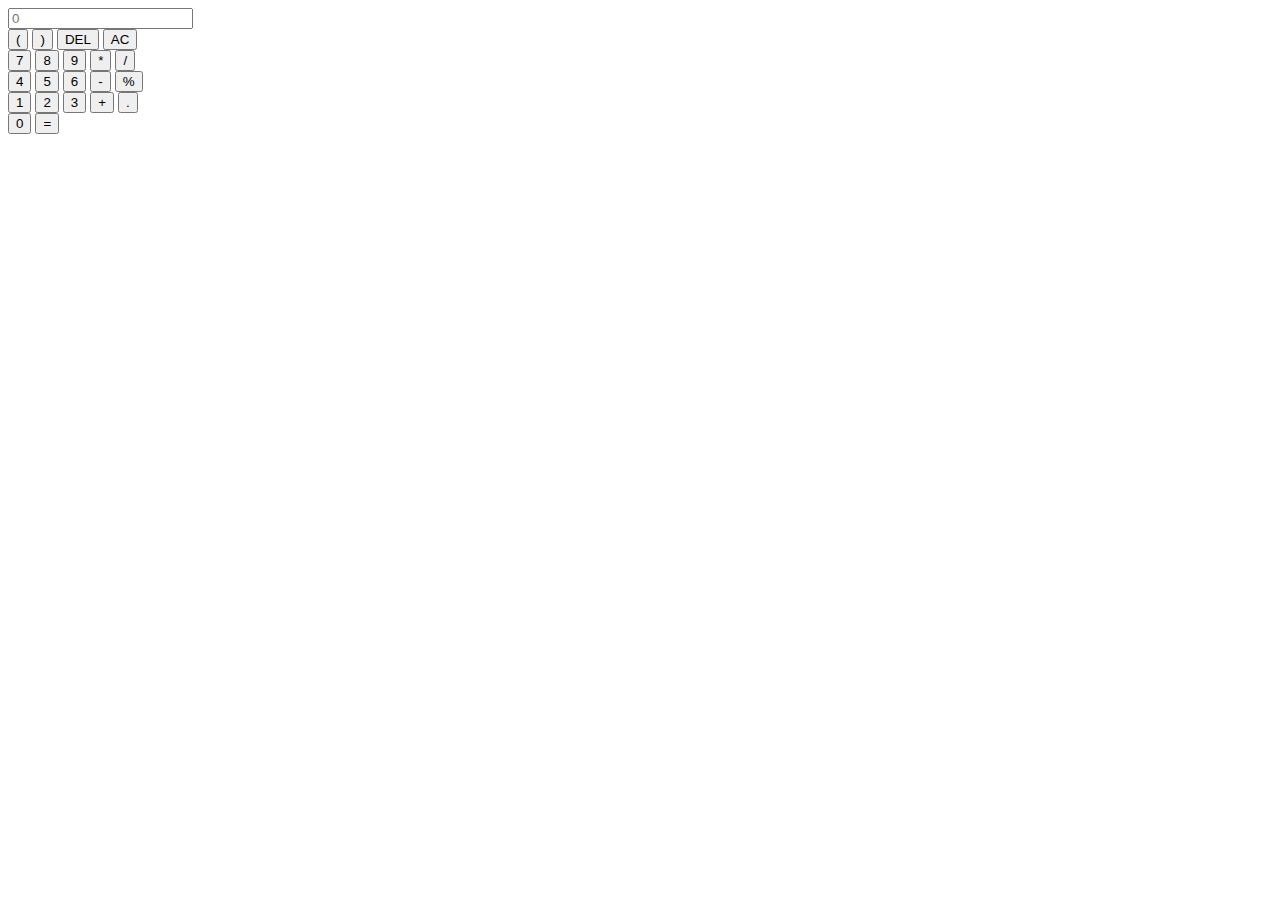
==== calculator/index.html @ 67cce464 "Buttons are altered" ====
<!DOCTYPE html>
<html lang="en">
<head>
    <meta charset="UTF-8">
    <meta http-equiv="X-UA-Compatible" content="IE=edge">
    <meta name="viewport" content="width=device-width, initial-scale=1.0">
    <link rel = "stylesheet" href="style.css">
    <title>Calculator</title>
</head>
<body>
    <div class = "calculator"> 
        <div class="placeholder">
            <input type="text" name="res" placeholder="0" id="inputBox">
        <div>
            <button class="operator">(</button>
            <button class="operator">)</button>
            <button class="operator">DEL</button>
            <button class="operator" id="clr">AC</button>
             
            
        </div>
        <div>
            <button>7</button>
            <button>8</button>
            <button>9</button>
            <button class="operator">*</button>
            <button class="operator">/</button>
            

        </div>
        <div>
            <button>4</button>
            <button>5</button>
            <button>6</button>
            <button class="operator">-</button>
            <button class="operator">%</button>

        </div>
        <div>
            <button>1</button>
            <button>2</button>
            <button>3</button>
            <button class="operator">+</button>
            <button class="operator">.</button>

        </div>
        <div>
            
            <button class="zero">0</button>
            <button class = "equalbtn">=</button>

        </div>
    </div>
        
</div>


    <script src = "script.js" ></script>
</body>
</html>
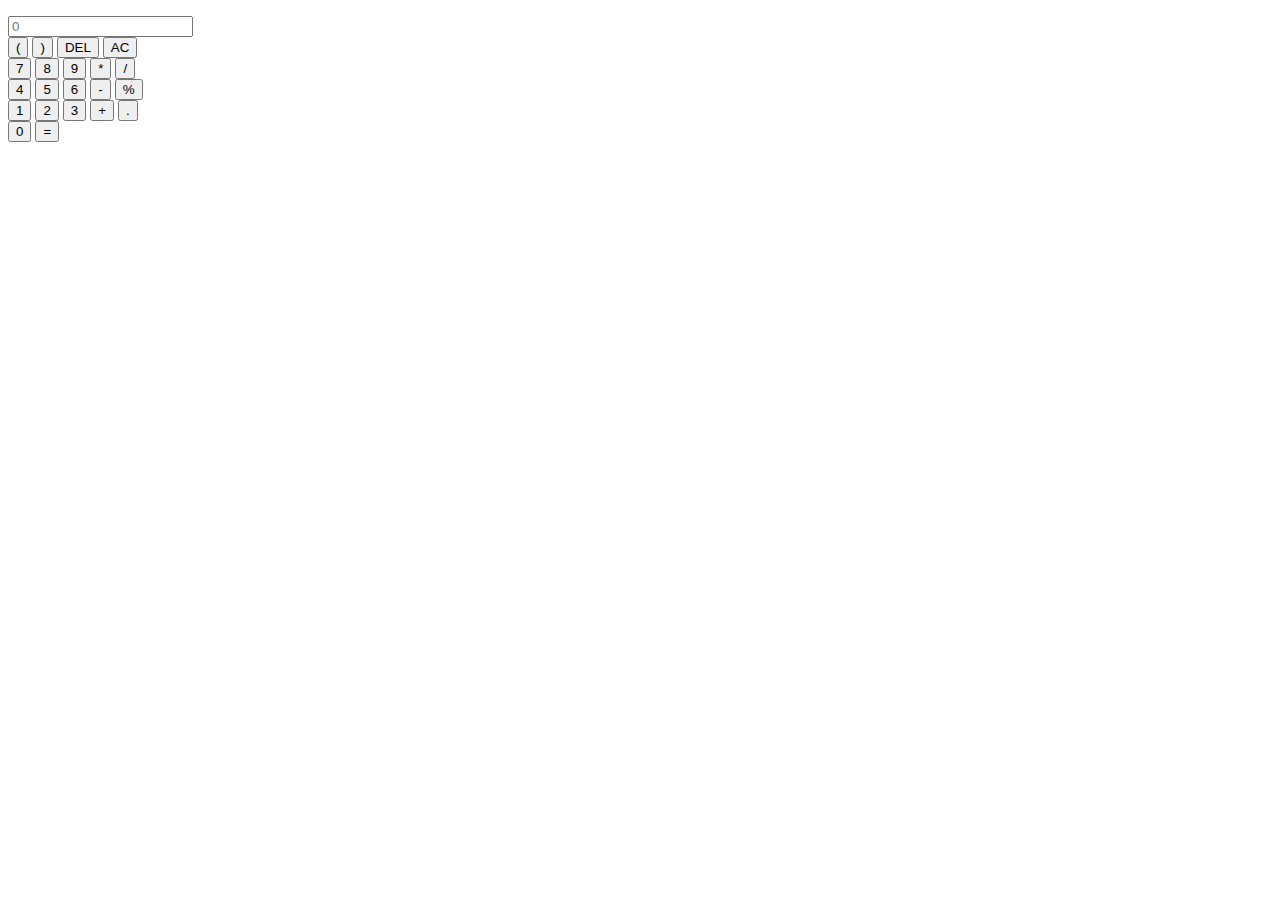
==== commit 79f9c097: "final commit" ====
--- a/calculator/index.html
+++ b/calculator/index.html
@@ -8,6 +8,7 @@
     <title>Calculator</title>
 </head>
 <body>
+    <p id="author"></p>
     <div class = "calculator"> 
         <div class="placeholder">
             <input type="text" name="res" placeholder="0" id="inputBox">
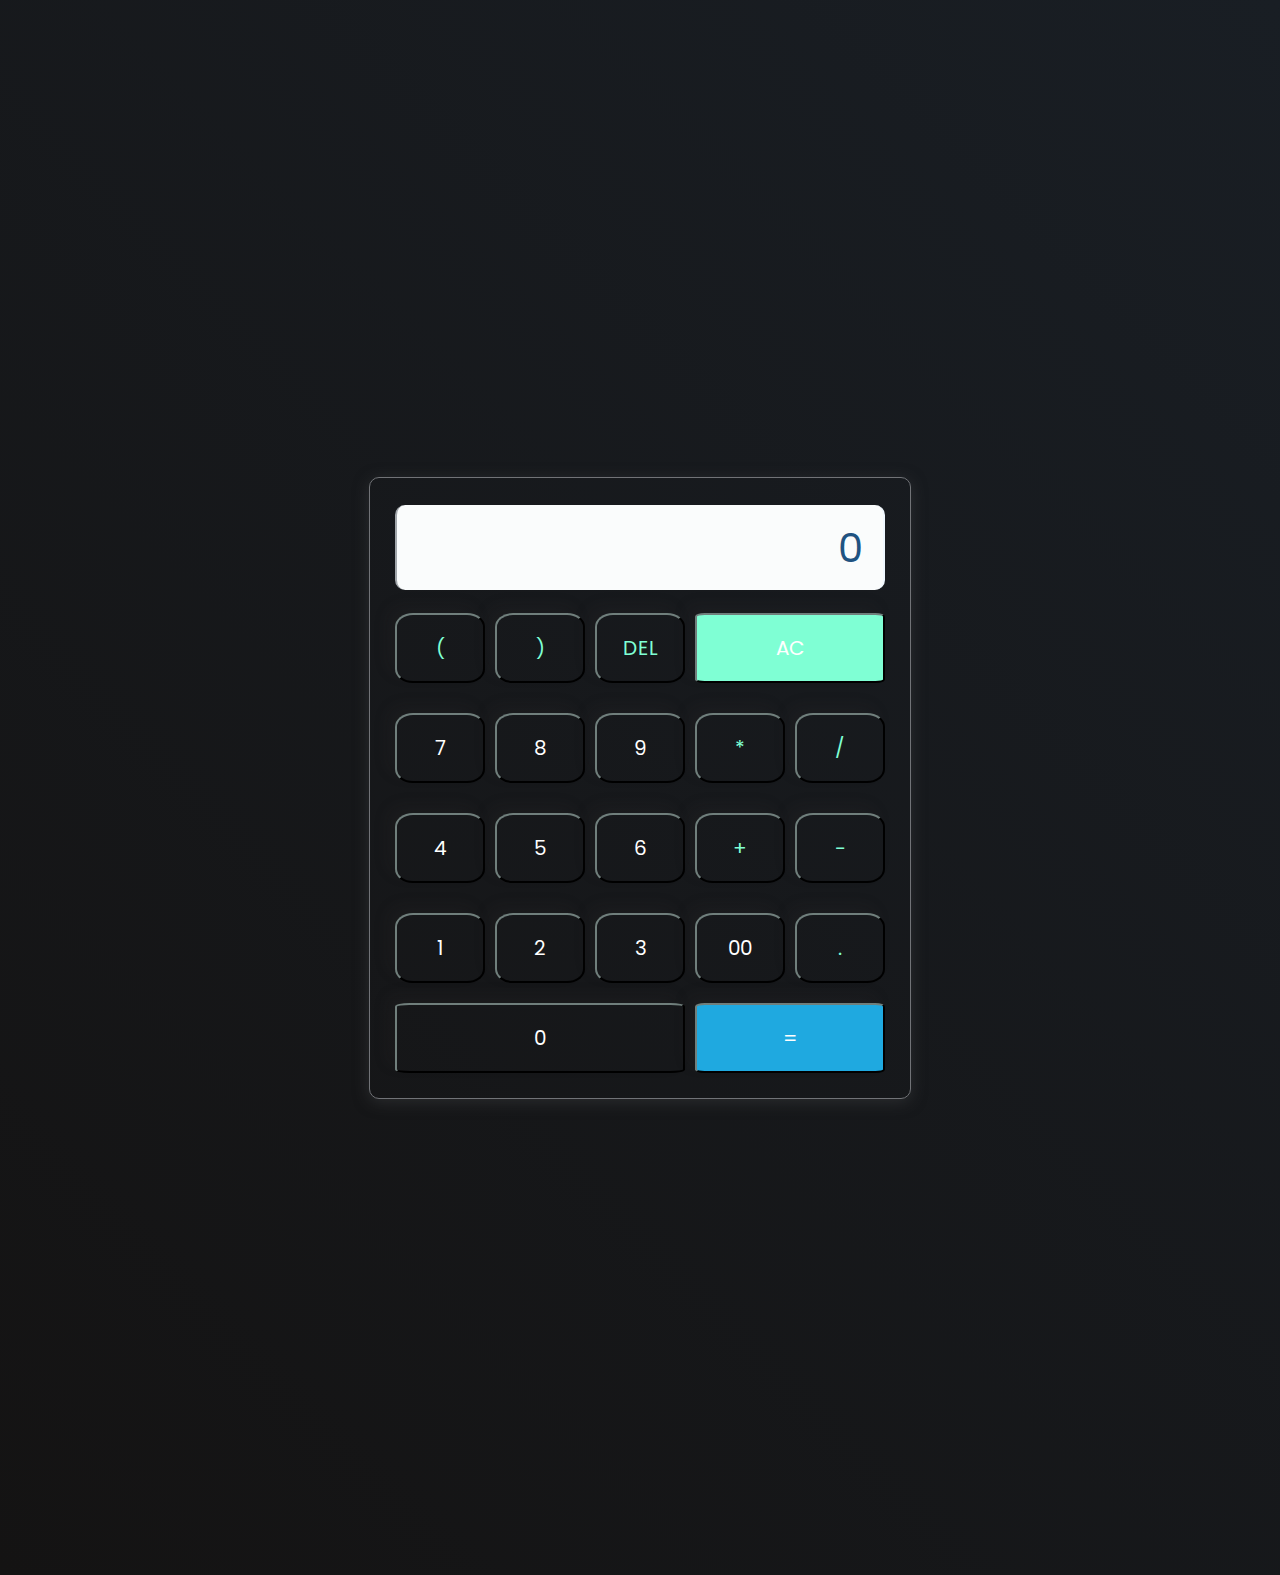
==== commit bdf209e9: "skeleton and styles added" ====
--- a/calculator/index.html
+++ b/calculator/index.html
@@ -8,52 +8,37 @@
     <title>Calculator</title>
 </head>
 <body>
-    <p id="author"></p>
-    <div class = "calculator"> 
-        <div class="placeholder">
+    
+    <div class = "container">      
+        <div class="calc">
             <input type="text" name="res" placeholder="0" id="inputBox">
-        <div>
             <button class="operator">(</button>
             <button class="operator">)</button>
-            <button class="operator">DEL</button>
-            <button class="operator" id="clr">AC</button>
-             
-            
-        </div>
-        <div>
+            <button class="operator" >DEL</button>
+            <button class="operator" id="clr">AC</button> 
             <button>7</button>
             <button>8</button>
             <button>9</button>
             <button class="operator">*</button>
             <button class="operator">/</button>
-            
-
-        </div>
-        <div>
             <button>4</button>
             <button>5</button>
             <button>6</button>
+            <button class="operator">+</button>
             <button class="operator">-</button>
-            <button class="operator">%</button>
-
-        </div>
-        <div>
             <button>1</button>
             <button>2</button>
             <button>3</button>
-            <button class="operator">+</button>
+            <button>00</button>
             <button class="operator">.</button>
-
-        </div>
-        <div>
-            
             <button class="zero">0</button>
             <button class = "equalbtn">=</button>
-
         </div>
     </div>
+         
+
         
-</div>
+ 
 
 
     <script src = "script.js" ></script>
--- a/calculator/style.css
+++ b/calculator/style.css
@@ -0,0 +1,106 @@
+
+@import url('https://fonts.googleapis.com/css2?family=Poppins&display=swap');
+
+*{
+    margin: 0;
+    padding: 0;
+    box-sizing: border-box;
+    font-family: 'Poppins' ,sans-serif;
+
+}
+body{
+    margin:0;
+    border: 0;
+    padding: 0;
+    width: 100%;
+    height: 175vh;
+    display:flex;
+    justify-content: center;
+    align-items: center;
+    background: linear-gradient(45deg,#141313,#191e24);
+
+    
+}
+.container{
+    border: 1px solid #717377;
+    padding: 20px;
+    border-radius: 10px;
+    display: flex;
+    background-color: transparent;
+    box-shadow:0px 3px 15px rgba(64,66,68, 0.5);
+
+}
+ 
+.calc{
+    display: grid;
+    justify-content: center;
+    align-items: center;
+    grid-template-columns: repeat(5,100px);
+    grid-template-rows: repeat(5,100px);
+    background: transparent;
+
+
+}
+input{
+    grid-column: span 5;
+    text-align: right;
+    margin: 5px;
+    height: 85px;
+    padding: 20px;
+    border: 1%;
+    font-size: 40px;
+    border-bottom: 20px;
+    border-top: 20px;
+    border-radius: 10px;
+    border-color: aliceblue;
+    color: rgb(58,100,136);
+    background: rgb(250, 252, 252);
+    box-shadow: 0px 3px 15px rgbs(84,84,84,0.1);
+}
+#clr{
+    grid-column: span 2;
+    width: auto;
+    border-radius: 5%;
+    background-color: aquamarine;
+    color: white;
+}
+.zero{
+    grid-area: 6/1/6/4;
+    border-radius: 5%;
+    width:auto;
+    display: inline;
+}
+.equalbtn{
+    grid-area: 6/4/6/6;
+    border-radius: 5%;
+    background-color: rgb(31,169,224);
+
+}
+button{
+    width:auto;
+    height:70px;
+    margin:5px;
+    display: flexbox;
+    border-color: #262b2a;
+    border-radius: 20%;
+    background:transparent;
+    box-shadow: -8px -8px 15px rgba(65, 60, 60, 0.1);
+    color: white;
+    font-size: 20px;
+    transition-duration: 0.2ms;
+    
+}
+button:hover{
+    background-color:rgb(67, 148, 121);
+    color: white;
+}
+input::placeholder{
+    color: rgb(31, 83, 129);
+}
+
+.operator{
+    color: aquamarine;
+}
+
+ 
+ 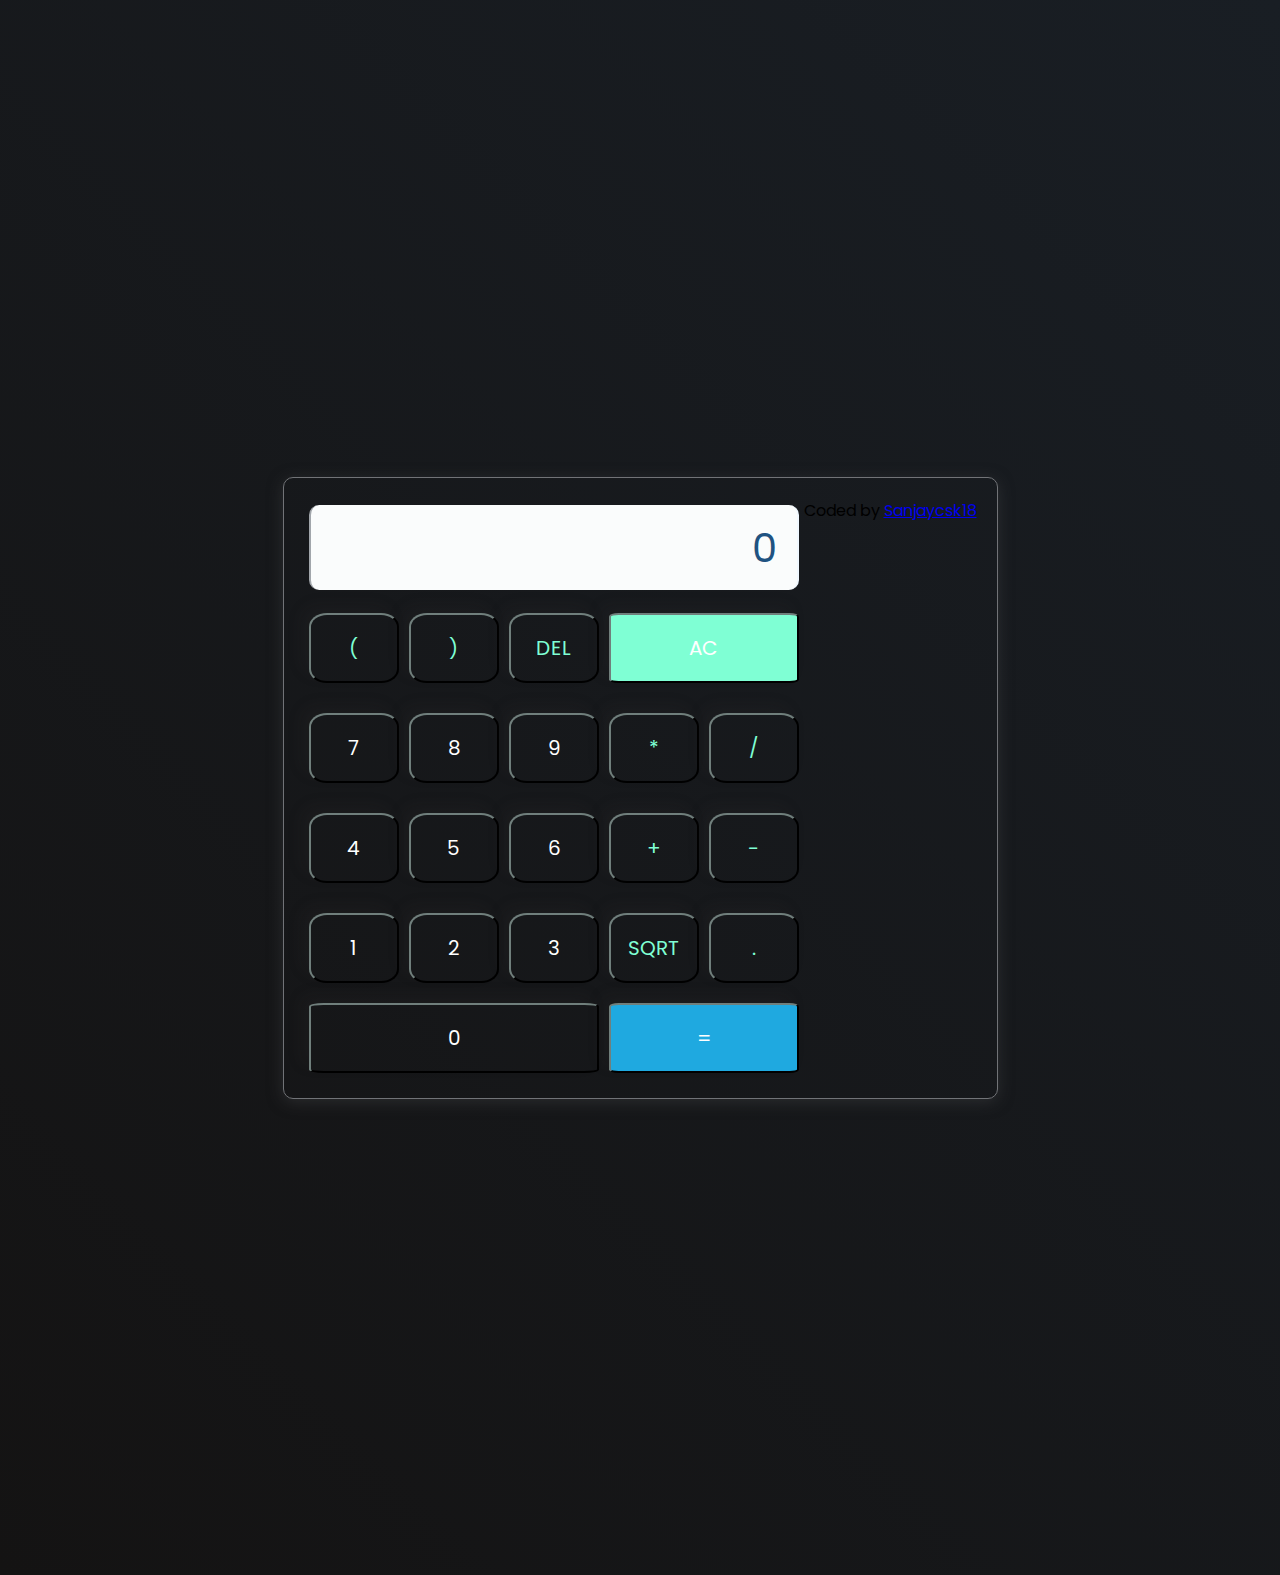
==== commit 0b28b34d: "Update index.html" ====
--- a/calculator/index.html
+++ b/calculator/index.html
@@ -5,6 +5,7 @@
     <meta http-equiv="X-UA-Compatible" content="IE=edge">
     <meta name="viewport" content="width=device-width, initial-scale=1.0">
     <link rel = "stylesheet" href="style.css">
+    <link rel = "shortcut icon" href = "https://cdn.icon-icons.com/icons2/3024/PNG/512/calculator_icon_188786.png" type = "image/x-icon">
     <title>Calculator</title>
 </head>
 <body>
@@ -29,18 +30,13 @@
             <button>1</button>
             <button>2</button>
             <button>3</button>
-            <button>00</button>
+            <button class="operator">SQRT</button>
             <button class="operator">.</button>
             <button class="zero">0</button>
             <button class = "equalbtn">=</button>
         </div>
+        <footer><span>Coded by <a href="https://github.com/Sanjaycsk18">Sanjaycsk18</a></span></footer>
     </div>
-         
-
-        
- 
-
-
     <script src = "script.js" ></script>
 </body>
-</html>+</html>
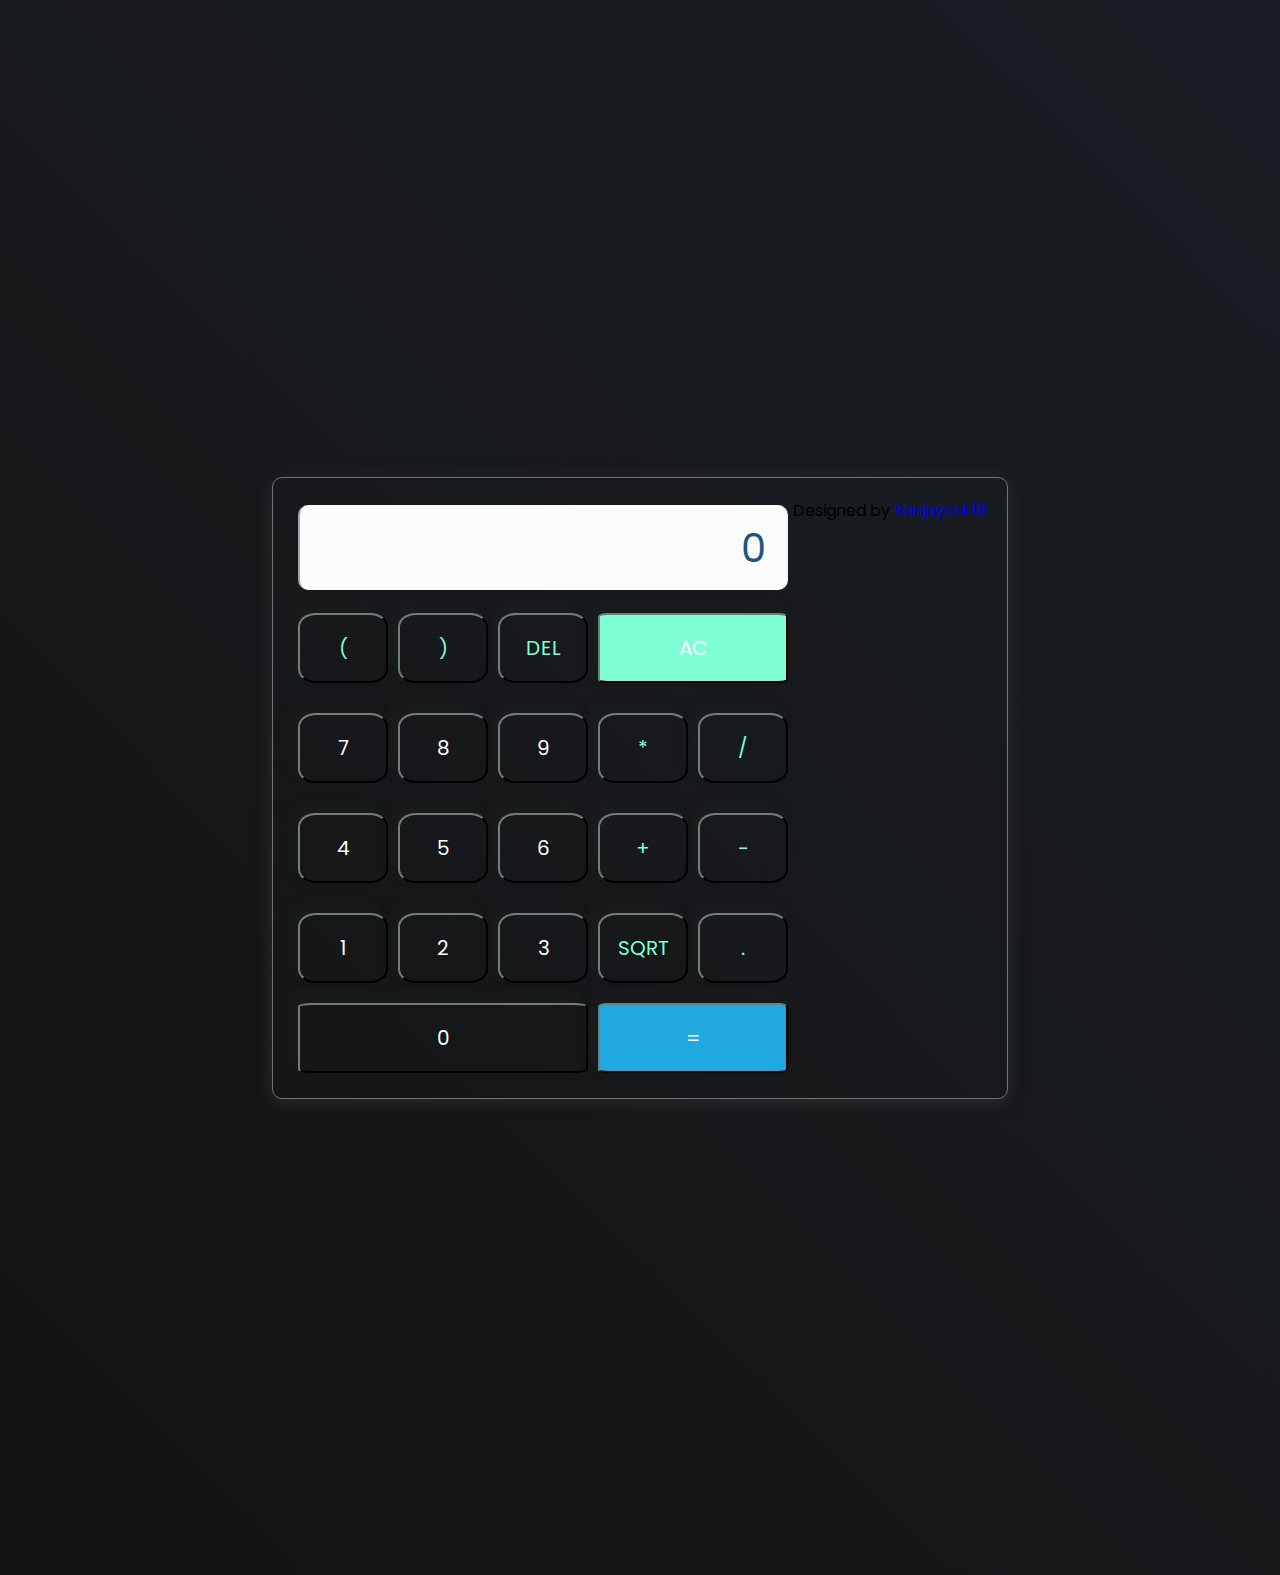
==== commit 3a372477: "Update index.html" ====
--- a/calculator/index.html
+++ b/calculator/index.html
@@ -35,7 +35,7 @@
             <button class="zero">0</button>
             <button class = "equalbtn">=</button>
         </div>
-        <footer><span>Coded by <a href="https://github.com/Sanjaycsk18">Sanjaycsk18</a></span></footer>
+        <footer><span>Designed by <a href="https://github.com/Sanjaycsk18">Sanjaycsk18</a></span></footer>
     </div>
     <script src = "script.js" ></script>
 </body>
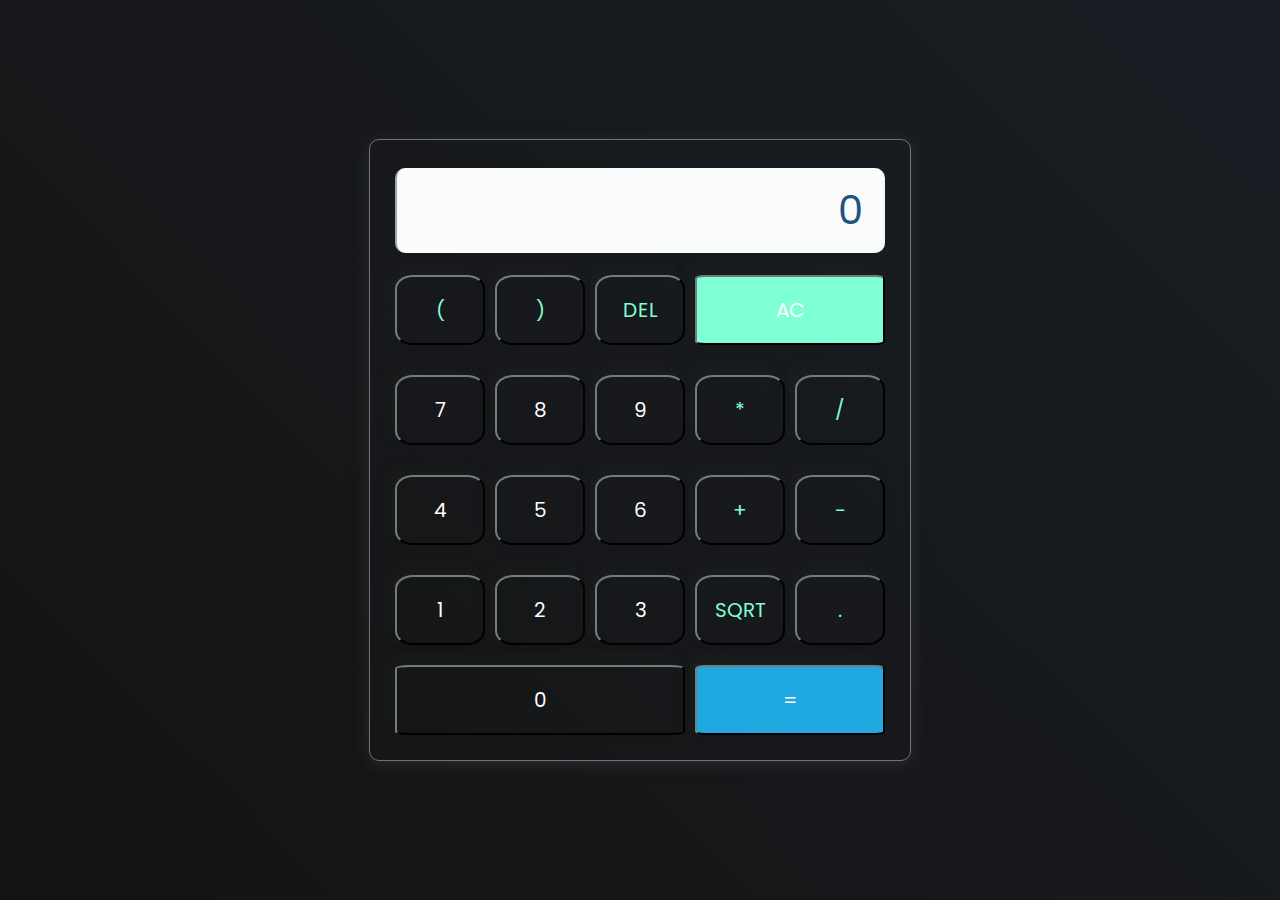
==== commit 6b6c15a4: "Update index.html" ====
--- a/calculator/index.html
+++ b/calculator/index.html
@@ -35,7 +35,7 @@
             <button class="zero">0</button>
             <button class = "equalbtn">=</button>
         </div>
-        <footer><span>Designed by <a href="https://github.com/Sanjaycsk18">Sanjaycsk18</a></span></footer>
+        <!--Designed by Sanjaycsk18-->
     </div>
     <script src = "script.js" ></script>
 </body>
--- a/calculator/style.css
+++ b/calculator/style.css
@@ -13,7 +13,7 @@
     border: 0;
     padding: 0;
     width: 100%;
-    height: 175vh;
+    height: 100vh;
     display:flex;
     justify-content: center;
     align-items: center;
@@ -30,7 +30,22 @@
     box-shadow:0px 3px 15px rgba(64,66,68, 0.5);
 
 }
- 
+body .container footer {
+  margin-top: 2.5em;
+  color: rgb(84, 56, 48);
+}
+body .container footer span {
+  font-size: small;
+  text-align: center;
+  vertical-align: bottom;
+}
+body .container footer span a {
+  text-decoration: none;
+  color: rgba(58, 100,136, 0.7960784314);
+}
+body .container footer span a:hover {
+  color: rgba(0, 0, 0, 0.7960784314);
+} 
 .calc{
     display: grid;
     justify-content: center;
@@ -38,8 +53,6 @@
     grid-template-columns: repeat(5,100px);
     grid-template-rows: repeat(5,100px);
     background: transparent;
-
-
 }
 input{
     grid-column: span 5;
@@ -103,4 +116,4 @@
 }
 
  
- + 
